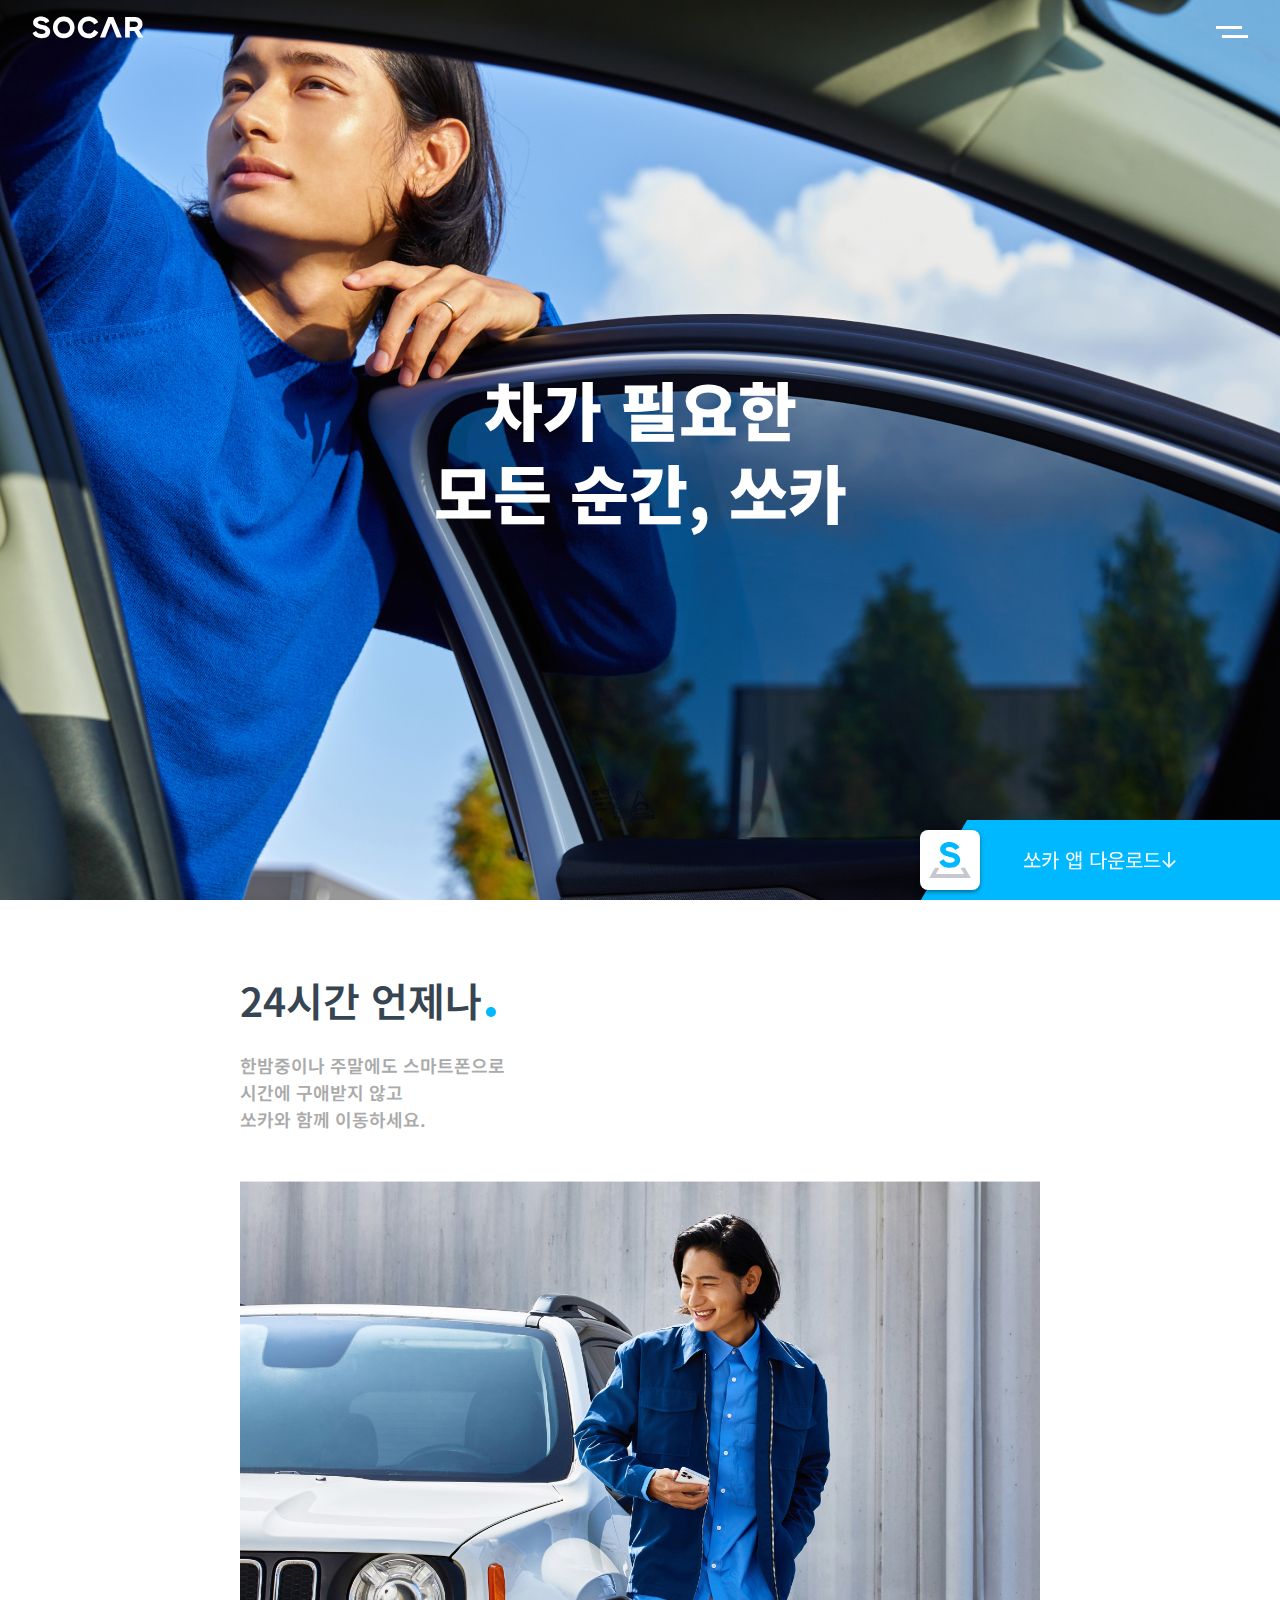
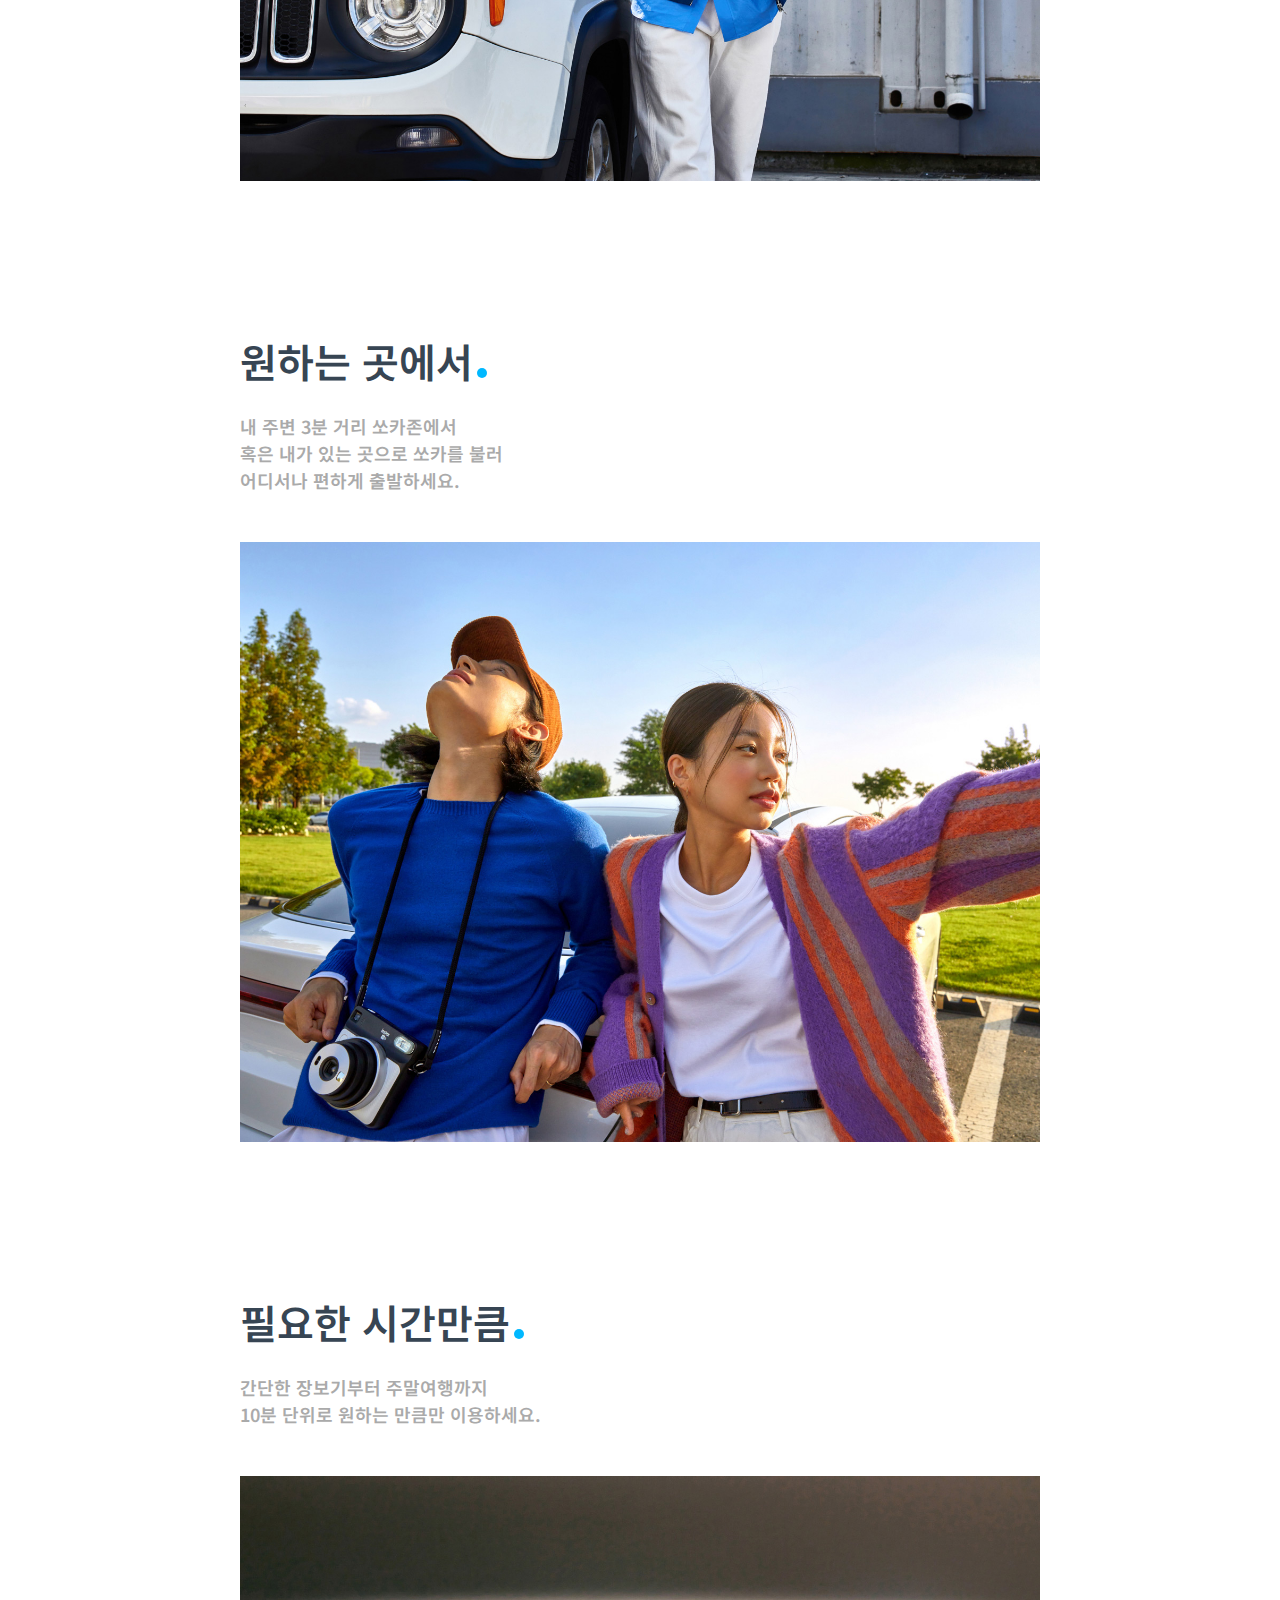
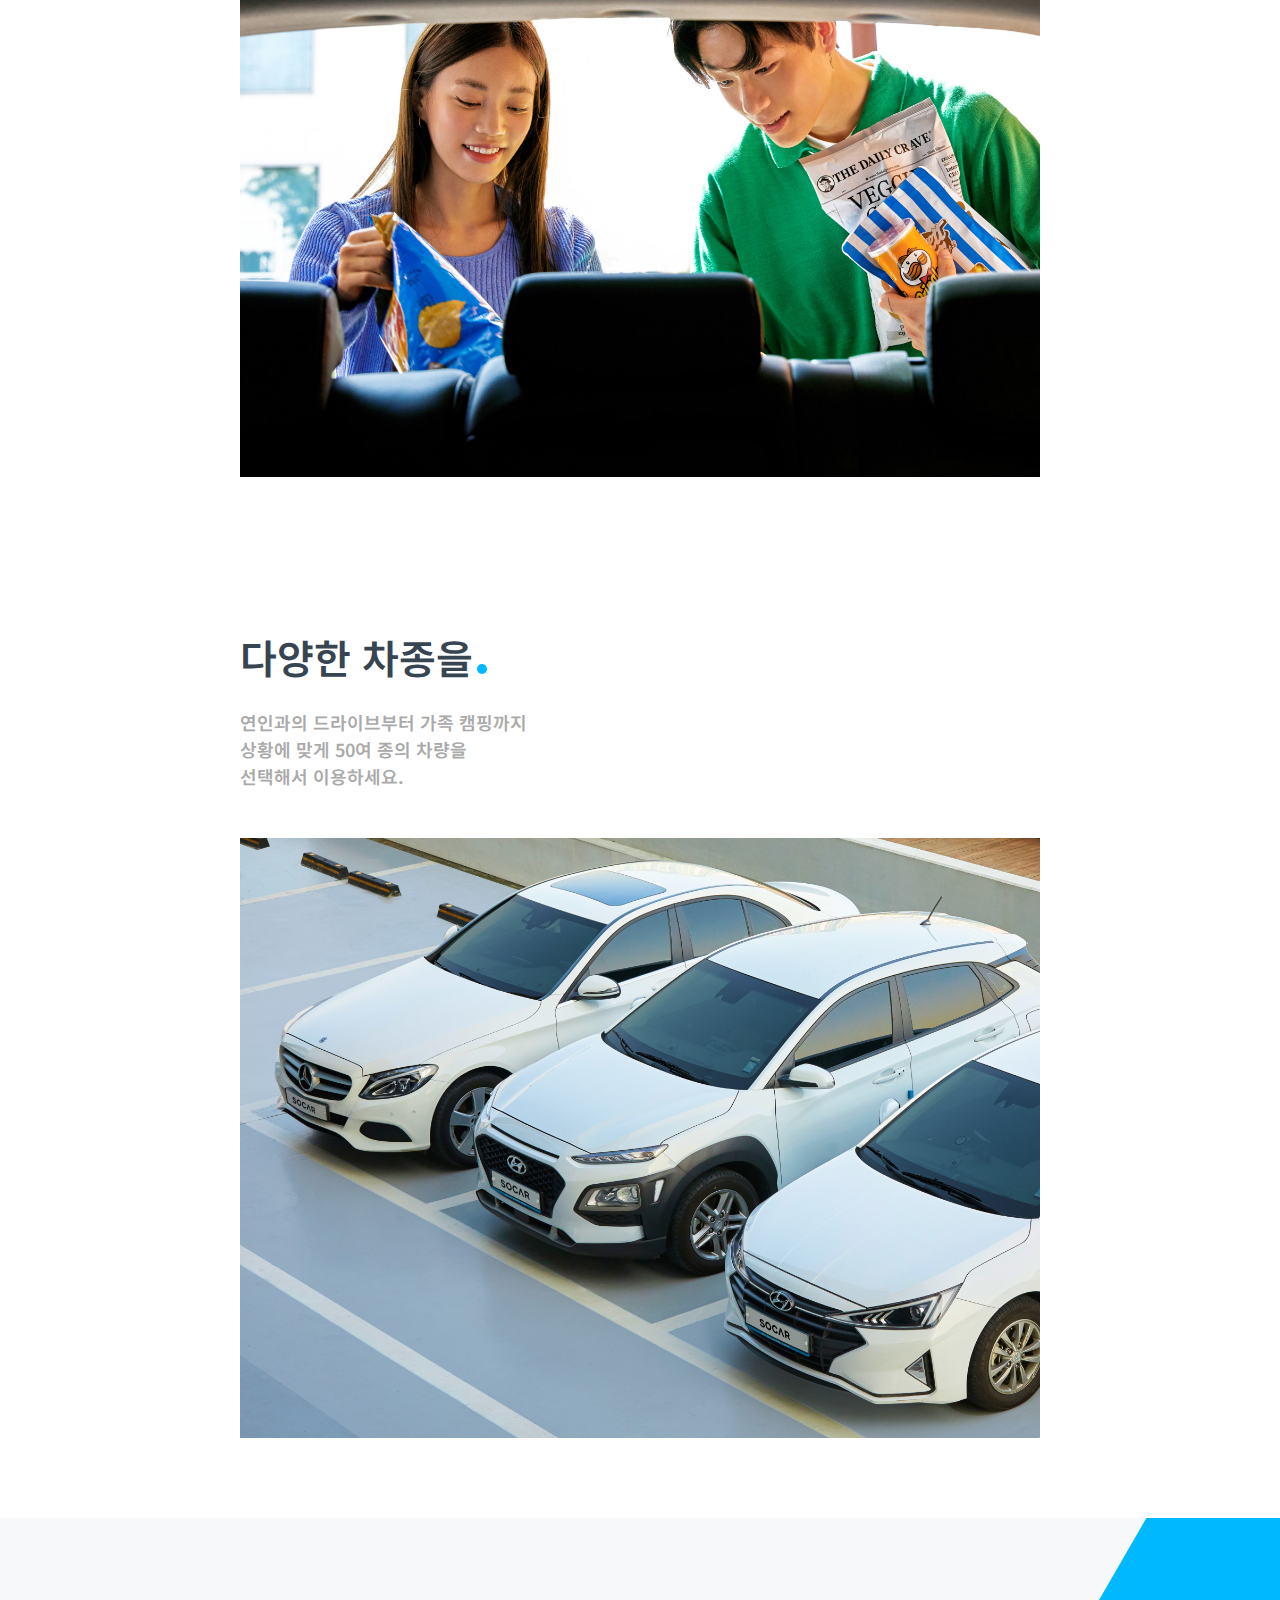
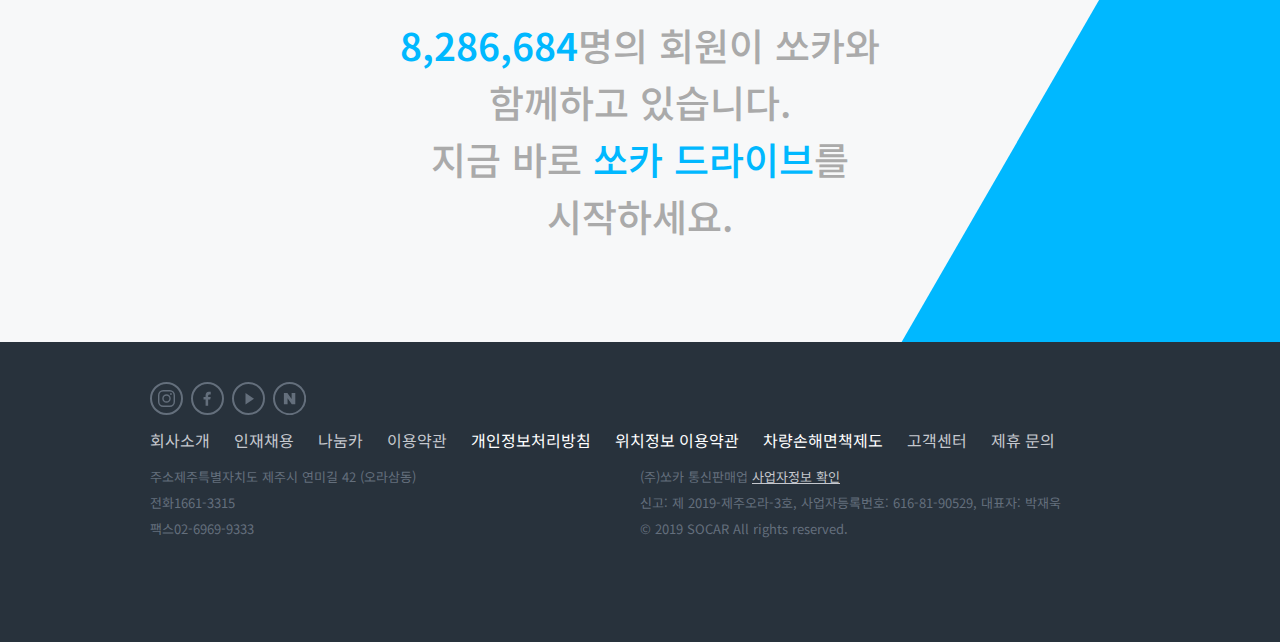
==== 학습예제/socar-clone-main/index.html @ 542cece6 "a" ====
<!DOCTYPE html>
<html lang="ko">
<head>
    <meta charset="UTF-8">
    <meta http-equiv="X-UA-Compatible" content="IE=edge">
    <meta name="viewport" content="width=device-width, initial-scale=1.0">
    <title>차가 필요한 모든 순간, 쏘카</title>
    <link rel="stylesheet" href="css/reset.css">
    <link rel="stylesheet" href="css/index.css">

    <link rel="stylesheet" href="css/interaction.css">

    <link rel="preconnect" href="https://fonts.googleapis.com">
    <link rel="preconnect" href="https://fonts.gstatic.com" crossorigin>
    <link href="https://fonts.googleapis.com/css2?family=Noto+Sans+KR&display=swap" rel="stylesheet">
</head>
<body>
    <header>
        <div class="header-inner">
            <h1>
                <a href="#"><span class="hidden">SOCAR</span></a>
                <!-- Generator: Adobe Illustrator 22.1.0, SVG Export Plug-In . SVG Version: 6.00 Build 0)  -->
                <svg version="1.1" id="레이어_1" xmlns="http://www.w3.org/2000/svg" xmlns:xlink="http://www.w3.org/1999/xlink" x="0px"
                    y="0px" viewBox="0 0 160.2 32.5" style="enable-background:new 0 0 160.2 32.5;" xml:space="preserve">
                <style type="text/css">
                    .st0{fill:#00B8FF;}
                </style>
                <g>
                    <g>
                        <path class="st0" d="M45.5,0.8C37,0.8,30,7.7,30,16.3c0,8.5,6.9,15.5,15.5,15.5s15.4-7,15.4-15.5C60.9,7.7,54,0.8,45.5,0.8z
                            M45.5,25.2c-4.9,0-8.9-4-8.9-8.9s4-8.9,8.9-8.9s8.9,4,8.9,8.9C54.4,21.2,50.4,25.2,45.5,25.2z"/>
                        <g>
                            <path class="st0" d="M8.2,9.4c0-3.6,9.4-3.6,11.4,1l5.3-3C23.5,3.9,18.2,0.8,13,0.8C6.8,0.8,1.6,4,1.6,9.7
                                c0,6.4,7.4,8.1,10.5,8.8s7.2,1.4,7.2,3.9c0,2.4-2.7,3.2-5.6,3.2c-3.7,0-6.6-1.2-7.9-4.1l-5,2.9c1.6,4.5,6.7,7.3,12.8,7.3
                                c8,0,12.4-3.7,12.4-9.6c0-4.7-4.1-7.6-9-8.8C12.4,12.3,8.2,11.6,8.2,9.4z"/>
                        </g>
                        <path class="st0" d="M89,19.6L89,19.6L89,19.6c-1.3,3.3-4.2,5.6-8,5.6c-4.9,0-8.8-4-8.8-9c0-4.9,3.8-9,8.8-9c3.6,0,6.6,2,8,5.1
                            l0,0l5.8-3.4C92.4,4.1,87,0.8,81,0.8c-8.5,0-15.5,6.9-15.5,15.5S72.4,31.8,81,31.8c6.1,0,11.3-3.6,13.8-8.7L89,19.6z"/>
                        <polygon class="st0" points="116.4,1.6 109.1,1.6 97.2,30.9 104.7,30.9 112.8,9.9 121.1,30.9 128.6,30.9 		"/>
                        <path class="st0" d="M153,20.2l0.6-0.3c2.9-1.7,4.5-4.7,4.5-8.1c0-6-4.4-10.2-10.7-10.2h-14.2v29.3h6.7v-9.4h6.5l5.4,9.4h7.5
                            L153,20.2z M147,15.8h-7.1v-8h7.1c2.6,0,4.4,1.6,4.4,4S149.6,15.8,147,15.8z"/>
                    </g>
                </g>
                </svg>
            </h1>
            <a href="#" class="hamberger"><span class="hidden">메뉴</span></a>
        </div>
    </header>
    <section id="cover">
        <h2>
            차가 필요한
            <br>
            모든 순간, 쏘카
        </h2>
    </section>
    <main>
        <section id="advantages-container">
            <div class="advantage">
                <h2>24시간 언제나</h2>
                <p>    
                    한밤중이나 주말에도 스마트폰으로
                    <br>
                    시간에 구애받지 않고
                    <br>
                    쏘카와 함께 이동하세요.
                </p>
                <figure>
                    <img src="image/usp_a.jpg" alt="차 옆에 서있는 남자가 싱글벙글 웃는 사진">
                </figure>
            </div><div class="advantage">
                <h2>원하는 곳에서</h2>
                <p>    
                    내 주변 3분 거리 쏘카존에서
                    <br>
                    혹은 내가 있는 곳으로 쏘카를 불러
                    <br>
                    어디서나 편하게 출발하세요.
                </p>
                <figure>
                    <img src="image/usp_b.jpg" alt="차 옆에 서있는 남자가 싱글벙글 웃는 사진">
                </figure>
            </div><div class="advantage">
                <h2>필요한 시간만큼</h2>
                <p>    
                    간단한 장보기부터 주말여행까지
                    <br>
                    10분 단위로 원하는 만큼만 이용하세요.       
                </p>
                <figure>
                    <img src="image/usp_c.jpg" alt="차 옆에 서있는 남자가 싱글벙글 웃는 사진">
                </figure>
            </div><div class="advantage">
                <h2>다양한 차종을</h2>
                <p>    
                    연인과의 드라이브부터 가족 캠핑까지
                    <br>
                    상황에 맞게 50여 종의 차량을
                    <br>
                    선택해서 이용하세요.
                </p>
                <figure>
                    <img src="image/usp_d.jpg" alt="차 옆에 서있는 남자가 싱글벙글 웃는 사진">
                </figure>
            </div>
        </section>

        <section id="start-together">
            <h2 class="hidden">함께 시작하는 쏘카</h2>
            <p>
                <span class="point-blue count-up">8,286,684</span>명의 회원이 쏘카와
                <br>
                함께하고 있습니다.
                <br>
                지금 바로 <span class="point-blue">쏘카 드라이브</span>를
                <br>
                시작하세요.
            </p>
            <div class="incline"></div>
        </section>
    </main>
    <footer>
        <div class="footer-container">
            <div class="sns-container">
                <a href="#">
                    <svg xmlns="http://www.w3.org/2000/svg" width="33" height="33" viewBox="0 0 33 33">
                        <g id="그룹_553" data-name="그룹 553" transform="translate(5481 -4830)">
                          <g id="그룹_502" data-name="그룹 502" transform="translate(-5544 -93)">
                            <g id="그룹_109" data-name="그룹 109" transform="translate(63.654 4923.808)">
                              <g id="그룹_86" data-name="그룹 86" transform="translate(0 0)">
                                <rect id="사각형_128" data-name="사각형 128" width="31" height="31" rx="15.5" transform="translate(0.346 0.192)" fill="none" stroke="#646f7c" stroke-width="2"/>
                              </g>
                            </g>
                            <g id="iconfinder_038_011_instagram_mobile_photo_network_android_material_1646917" transform="translate(68 4928)">
                              <path id="패스_374" data-name="패스 374" d="M14.8,3H8.193A5.193,5.193,0,0,0,3,8.193V14.8A5.193,5.193,0,0,0,8.193,20H14.8A5.193,5.193,0,0,0,20,14.8V8.193A5.193,5.193,0,0,0,14.8,3Zm3.777,11.8A3.781,3.781,0,0,1,14.8,18.579H8.193A3.781,3.781,0,0,1,4.416,14.8V8.193A3.781,3.781,0,0,1,8.193,4.416H14.8a3.781,3.781,0,0,1,3.777,3.777Z" transform="translate(0)" fill="#646f7c"/>
                              <path id="패스_375" data-name="패스 375" d="M11.749,7.5A4.249,4.249,0,1,0,16,11.749,4.249,4.249,0,0,0,11.749,7.5Zm0,7.081a2.833,2.833,0,1,1,2.833-2.833,2.833,2.833,0,0,1-2.833,2.833Z" transform="translate(-0.251 -0.251)" fill="#646f7c"/>
                              <circle id="타원_2072" data-name="타원 2072" cx="0.944" cy="0.944" r="0.944" transform="translate(14.991 6.116)" fill="#646f7c"/>
                            </g>
                          </g>
                        </g>
                      </svg>         
                </a>
                <a href="#">
                    <svg xmlns="http://www.w3.org/2000/svg" width="33" height="33" viewBox="0 0 33 33">
                        <g id="그룹_554" data-name="그룹 554" transform="translate(5481 -4768.192)">
                          <g id="그룹_109" data-name="그룹 109" transform="translate(-5480.346 4769)">
                            <g id="그룹_86" data-name="그룹 86" transform="translate(0 0)">
                              <rect id="사각형_128" data-name="사각형 128" width="31" height="31" rx="15.5" transform="translate(0.346 0.192)" fill="none" stroke="#646f7c" stroke-width="2"/>
                            </g>
                            <g id="iconfinder_square-facebook_317727" transform="translate(11.882 9.053)">
                              <path id="f" d="M17.623,18.869V12.705h2.054l.514-2.568H17.623V9.11a1.363,1.363,0,0,1,1.541-1.541h1.027V5H18.137c-1.888,0-3.082,1.48-3.082,3.6v1.541H13v2.568h2.054v6.164Z" transform="translate(-13 -5)" fill="#646f7c"/>
                            </g>
                          </g>
                        </g>
                      </svg>        
                </a>
                <a href="#">
                    <svg xmlns="http://www.w3.org/2000/svg" width="33" height="33" viewBox="0 0 33 33">
                        <g id="그룹_555" data-name="그룹 555" transform="translate(5488 -4905.192)">
                          <g id="그룹_110" data-name="그룹 110" transform="translate(-5486.692 4906)">
                            <g id="그룹_85" data-name="그룹 85" transform="translate(0 0)">
                              <rect id="사각형_128" data-name="사각형 128" width="31" height="31" rx="15.5" transform="translate(-0.308 0.192)" fill="none" stroke="#646f7c" stroke-width="2"/>
                            </g>
                            <g id="iconfinder_icon-social-youtube_211929" transform="translate(12.191 10.172)">
                              <path id="패스_49" data-name="패스 49" d="M11.316,80.606v-11.5L19.8,74.854Z" transform="translate(-11.316 -69.109)" fill="#646f7c"/>
                            </g>
                          </g>
                        </g>
                      </svg>                   
                </a>
                <a href="#">
                    <svg xmlns="http://www.w3.org/2000/svg" width="33.192" height="33.192" viewBox="0 0 33.192 33.192">
                        <g id="그룹_556" data-name="그룹 556" transform="translate(5425 -4952)">
                          <g id="그룹_26" data-name="그룹 26" transform="translate(-5424 4953)">
                            <path id="패스_84" data-name="패스 84" d="M15.6,0a15.6,15.6,0,0,1,15.6,15.6h0A15.6,15.6,0,1,1,0,15.6H0A15.6,15.6,0,0,1,15.6,0Z" transform="translate(0 0)" fill="none" stroke="#646f7c" stroke-width="2"/>
                            <path id="패스_48" data-name="패스 48" d="M368.068,243.5l-4.235-6.084h-3.511v11.368H364V242.7l4.235,6.084h3.511V237.418h-3.678Z" transform="translate(-350.439 -227.498)" fill="#646f7c"/>
                          </g>
                        </g>
                      </svg>  
                </a>
            </div>
            <nav>
                <a href="#">회사소개</a>
                <a href="#">인재채용</a>
                <a href="#">나눔카</a>
                <a href="#">이용약관</a>
                <a href="#" class="important-information">개인정보처리방침</a>
                <a href="#" class="important-information">위치정보 이용약관</a>
                <a href="#" class="important-information">차량손해면책제도</a>
                <a href="#">고객센터</a>
                <a href="#">제휴 문의</a>
            </nav>
            <div class="information">
                <div>
                    <dl>
                        <dt>주소</dt>
                        <dd>제주특별자치도 제주시 연미길 42 (오라삼동)</dd>
                    </dl>
                    <dl>
                        <dt>전화</dt>
                        <dd>1661-3315</dd>
                    </dl>
                    <dl>
                        <dt>팩스</dt>
                        <dd>02-6969-9333</dd>
                    </dl>
                </div>
                <div>
                    <p>(주)쏘카 통신판매업 <a href="#" class="biz-info">사업자정보 확인</a></p>
                    <p>신고: 제 2019-제주오라-3호, 사업자등록번호: 616-81-90529, 대표자: 박재욱</p>
                    <p>© 2019 SOCAR All rights reserved.</p>
                </div>
            </div>
        </div>
    </footer>
    <section id="app-download">
        <a href="#" class="unit-link"></a>
        <div class="incline"></div>
        <figure class="app-icon">
<!-- Generator: Adobe Illustrator 22.1.0, SVG Export Plug-In . SVG Version: 6.00 Build 0)  -->
            <svg style ='display: block;'version="1.1" id="레이어_1" xmlns="http://www.w3.org/2000/svg" xmlns:xlink="http://www.w3.org/1999/xlink" x="0px"
                y="0px" viewBox="0 0 158.3 158.3" style="enable-background:new 0 0 158.3 158.3;" xml:space="preserve">
            <style type="text/css">
                .st0{fill:#FFFFFF;}
                .st1{fill:#00B8FF;}
                .st2{fill:#C5C8CE;}
            </style>
            <rect x="0" class="st0" width="158.3" height="158.3"/>
            <g>
                <g>
                    <g>
                        <g>
                            <path class="st1" d="M67.5,50.6c0-7.8,20.6-7.9,25.1,2.1l11.6-6.7C101,38.4,89.4,31.6,78,31.6c-13.5,0-25,7.1-25,19.4
                                c0,14.1,16.2,17.7,23,19.4c6.8,1.6,15.8,3.1,15.8,8.7c0,5.2-5.8,7.1-12.3,7.1c-8.2,0-14.5-2.7-17.3-9.1L51,83.5
                                c3.4,9.9,14.6,16,28,16c17.4,0,27.1-8,27.1-21c0-10.2-8.9-16.8-19.8-19.4C76.8,56.7,67.5,55.4,67.5,50.6z"/>
                        </g>
                        <polygon class="st2" points="118.5,99.4 106.7,99.4 116.5,116.4 41.8,116.4 51.6,99.4 39.8,99.4 24.2,126.6 134.1,126.6 			"/>
                        
                    </g>
                </g>
            </g>
            </svg>

        </figure>
        <p>쏘카 앱 다운로드</p>
    </section>
</body>
</html>
---- 학습예제/socar-clone-main/css/index.css ----
:root {
    --main-color : #00B8FF;
    --heading-font-color : #374553;
    --paragraph-font-color : #AAAAAA;
    --background-gray-color : #f7f8f9; 
    --footer-background-color : #28323C;
    --footer-nav-font-color : #C5C8CE;
    --footer-font-color :#646f7c;
}

body {
    font-family: 'Noto Sans KR', sans-serif;
}

.unit-link {
    position: absolute;
    top: 0;
    left: 0;
    right: 0;
    bottom: 0;
    z-index: 100;
}

header {
    position: fixed;
    width: 100%;
    top: 0;
    padding: 16px 32px;
    box-sizing: border-box;
    transition: 1s;
}

.header-inner {
    display: flex;
    justify-content: space-between;
}

h1 {
    width: 112px;
    position: relative;
}

h1 > a {
    position: absolute;
    width: 100%;
    height: 100%;
}

.hidden {
    position: absolute;
    clip: rect(1px, 1px, 1px, 1px);
    -webkit-clip-path: inset(0px 0px 99.9% 99.9%);
    clip-path: inset(0px 0px 99.9% 99.9%);
    overflow: hidden;
    height: 1px;
    width: 1px;
    padding: 0;
    border: 0;
    top: 50%;
}

.hamberger {
    width: 32px;
    height: 32px;
    /* background-color: blue; */
    display: flex;
    flex-direction: column;
    justify-content: center;
    gap: 6px;
}

.hamberger::before,.hamberger::after {
    display: block;
    content: '';
    width: 80%;
    height: 3px;
    background-color: #ffffff;
}

.hamberger::after {
    margin-left: auto;
}

#cover {
    height: 100vh;
    background-image: url(../image/main_visual_fullscreen.jpg);
    background-position: 30% center;
    display: flex;
    justify-content: center;
    align-items: center;
}

#cover > h2 {
    text-align: center;
    font-size: 64px;
    color: white;
    font-weight: 900;
    line-height: 130%;
}

#advantages-container {
    padding : 80px 32px;
    display: flex;
    flex-direction: column;
}

.advantage {
    max-width: 800px;
    margin: 0 auto;
    margin-bottom: 160px;
}

.advantage:last-child {
    margin-bottom: 0;
}

.advantage > h2 {
    font-size: 40px;
    font-weight: 600;
    color: var(--heading-font-color);
    margin-bottom: 32px;
    display: flex;
    align-items: baseline;
    gap: 4px;
}

.advantage > h2::after {
    display: block;
    content: '';
    width: 10px;
    height: 10px;
    background-color: var(--main-color);
    border-radius: 50%;


}

.advantage > p {
    font-size: 18px;
    font-weight: 600;
    color: var(--paragraph-font-color);
    margin-bottom: 48px;
    line-height: 150%;
}

#start-together {
    height: 424px;
    background-color: var(--background-gray-color);
    position: relative;
    display: flex;
    justify-content: center;
    align-items: center;
    text-align: center;
    font-size: 38px;
    font-weight: 500;
    line-height: 150%;
    color: var(--paragraph-font-color);
    overflow: hidden;
}

.point-blue {
    color: var(--main-color);
}

.count-up {
    font-weight: 600;
}

.incline {
    position: absolute;
    width: 100%;
    height: 100%;
    background-color: var(--main-color);
    transform: translateX(80%) skewX(-30deg);
}

footer {
    background-color: var(--footer-background-color);
    padding: 40px 16px 100px;
    color: var(--footer-font-color);
}

.footer-container {
    max-width: 980px;
    margin: 0 auto;
}

footer a {
    color: var(--footer-nav-font-color);
    text-decoration: none;
}

.sns-container {
    display: flex;
    gap: 8px;
    margin-bottom: 16px;
}

footer nav {
    display: flex;
    gap: 24px;
    margin-bottom: 16px;
    flex-wrap: wrap;
}

.important-information {
    color: #fff;
}


.information {
    display: flex;
    font-size: 13px;
    line-height: 200%;
}

.information > div {
    flex-basis: 50%;
}

.information dl {
    display: flex;
}

.biz-info {
    text-decoration: underline;
}

#app-download {
    position: fixed;
    right: 0;
    bottom: 0;
    display: flex;
    width: 360px;
    height: 80px;
    align-items: center;
    justify-content: center;
    transition: 0.5s;
}


.app-icon {
    position: absolute;
    left: 0;
    top: 50%;
    transform: translateY(-50%);
    z-index: 1;
    border-radius: 8px;
    overflow: hidden;
    width: 60px;
    box-shadow: 0px 2px 4px rgba(0, 0, 0, 0.417);
}

#app-download > p {
    position: relative;
    z-index: 1;
    color: white;
    font-size: 20px;
}

#app-download > p::after {
    display: inline-block;
    content: '';
    width: 16px;
    height: 16px;
    background-image: url(../image/arrow-down.svg);
}


#app-download > .incline {
    transform: skewX(-30deg) translateX(24px);
}

@media screen and (max-width : 800px) {
    #advantages-container {
        padding: 80px 20px;
    }

    #start-together {
        font-size: 24px;
        height: 300px;
    }
    
    .incline {
        transform: translateX(86%) skewX(-30deg);
    }
    
    #app-download {
        width: 96vw;
        height: 60px;
    }

    #app-download > .app-icon {
        width: 40px;
    }

    
}
---- 학습예제/socar-clone-main/css/interaction.css ----
/* 헤더가 숨었을때 */
header.hide {
    transform: translateY(-100%);
    opacity: 0;
}

/* 스크롤했을때 헤더 */

header.scrolled {
    background-color: #FFFFFFDB;
    border-bottom: 1px solid #AAAAAA80;
}

header.scrolled .st0 {
    fill: var(--main-color);
}

header.scrolled .hamberger::after,
header.scrolled .hamberger::before {
    background-color: var(--main-color);
}

/* 메인컨텐츠 숨겨놓기(오른쪽으로 살짝 이동시키고 투명하게) */

/* '함께하고 있습니다' 섹션 오른쪽에 파란 평행사변형 이동시켜놓기  */
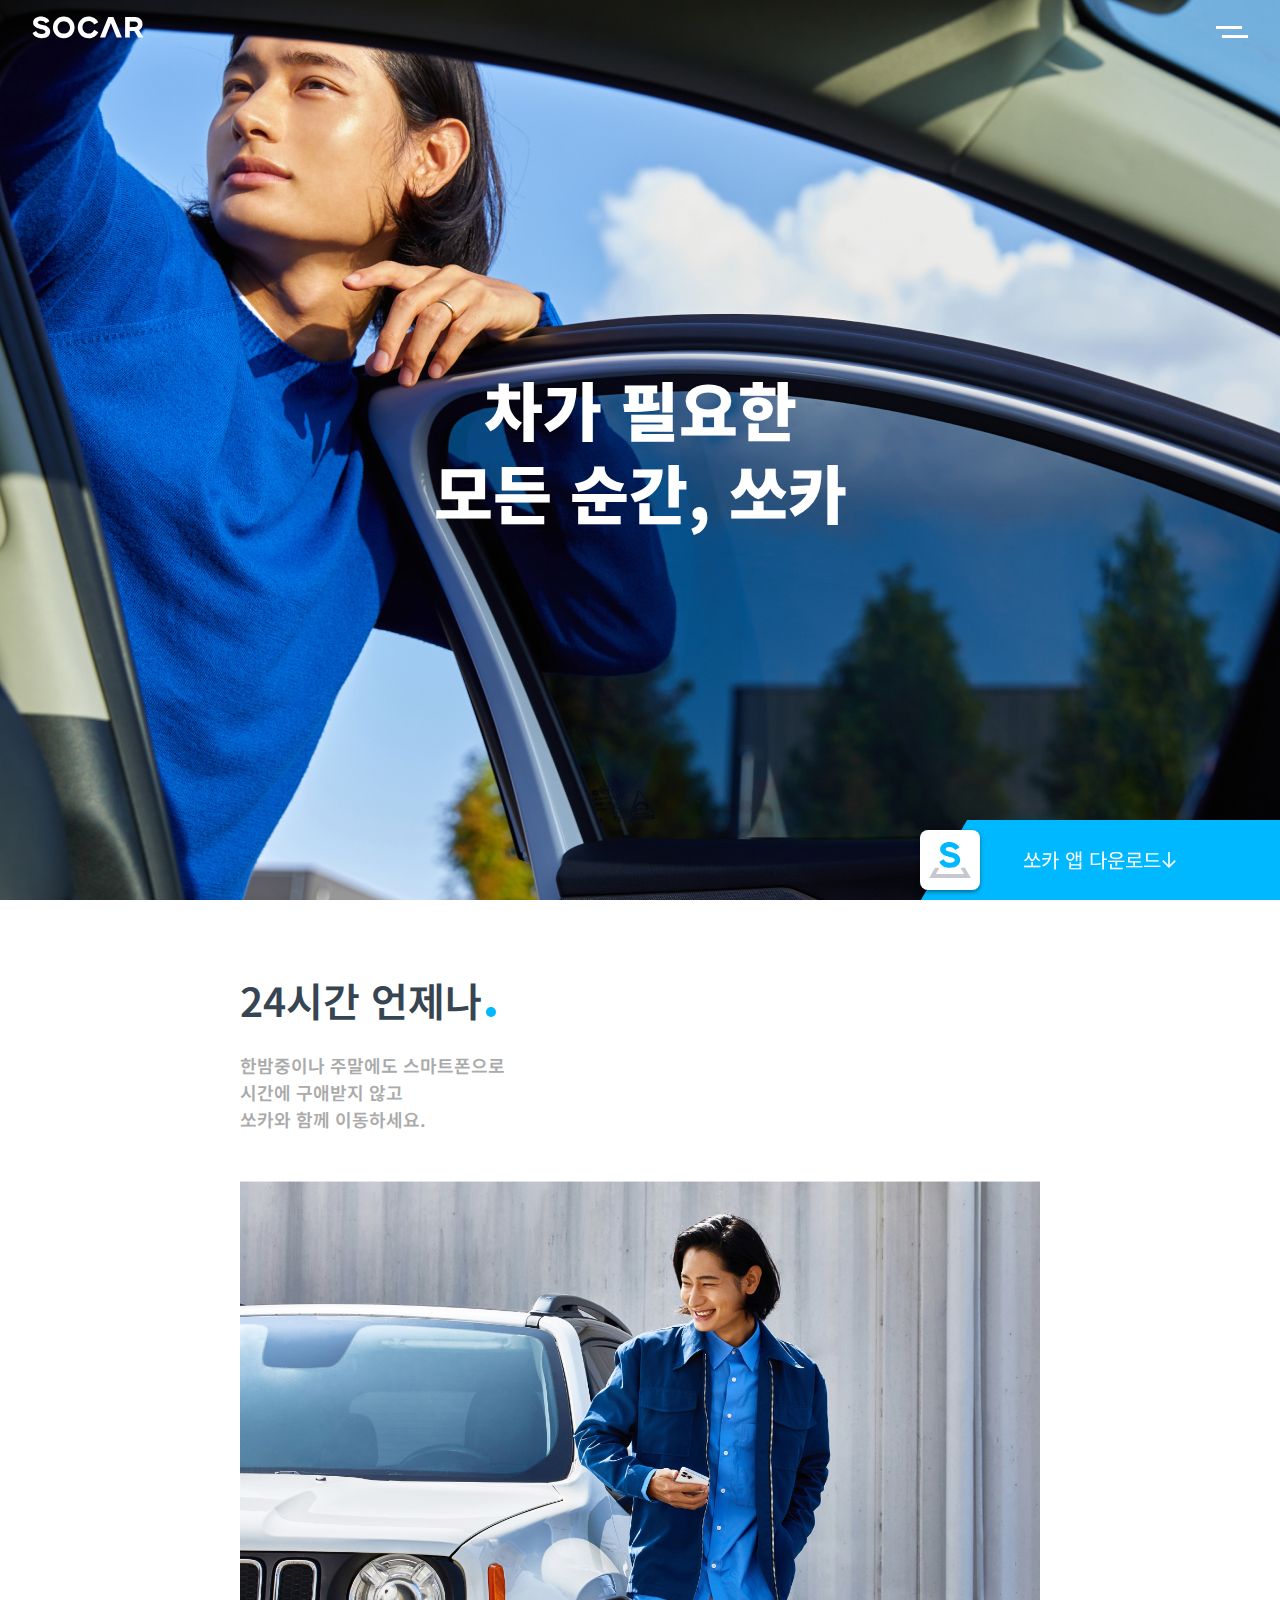
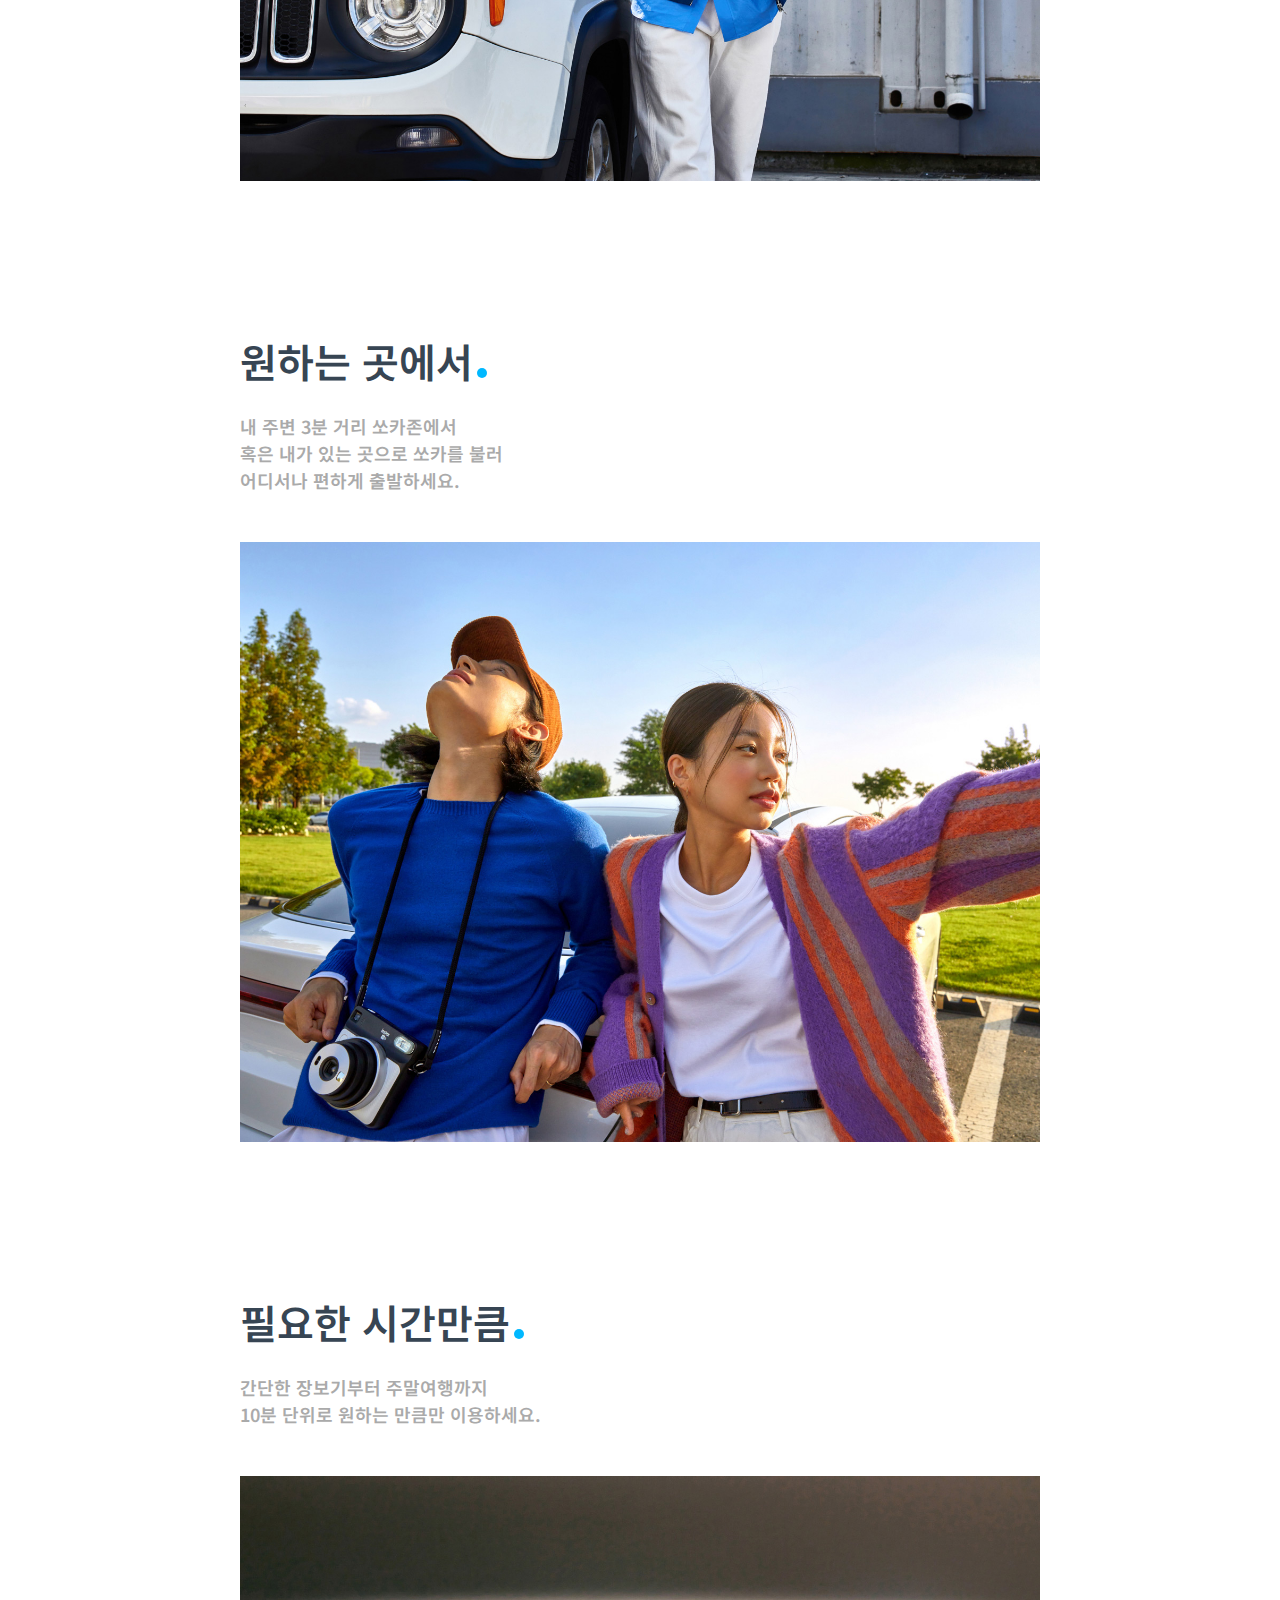
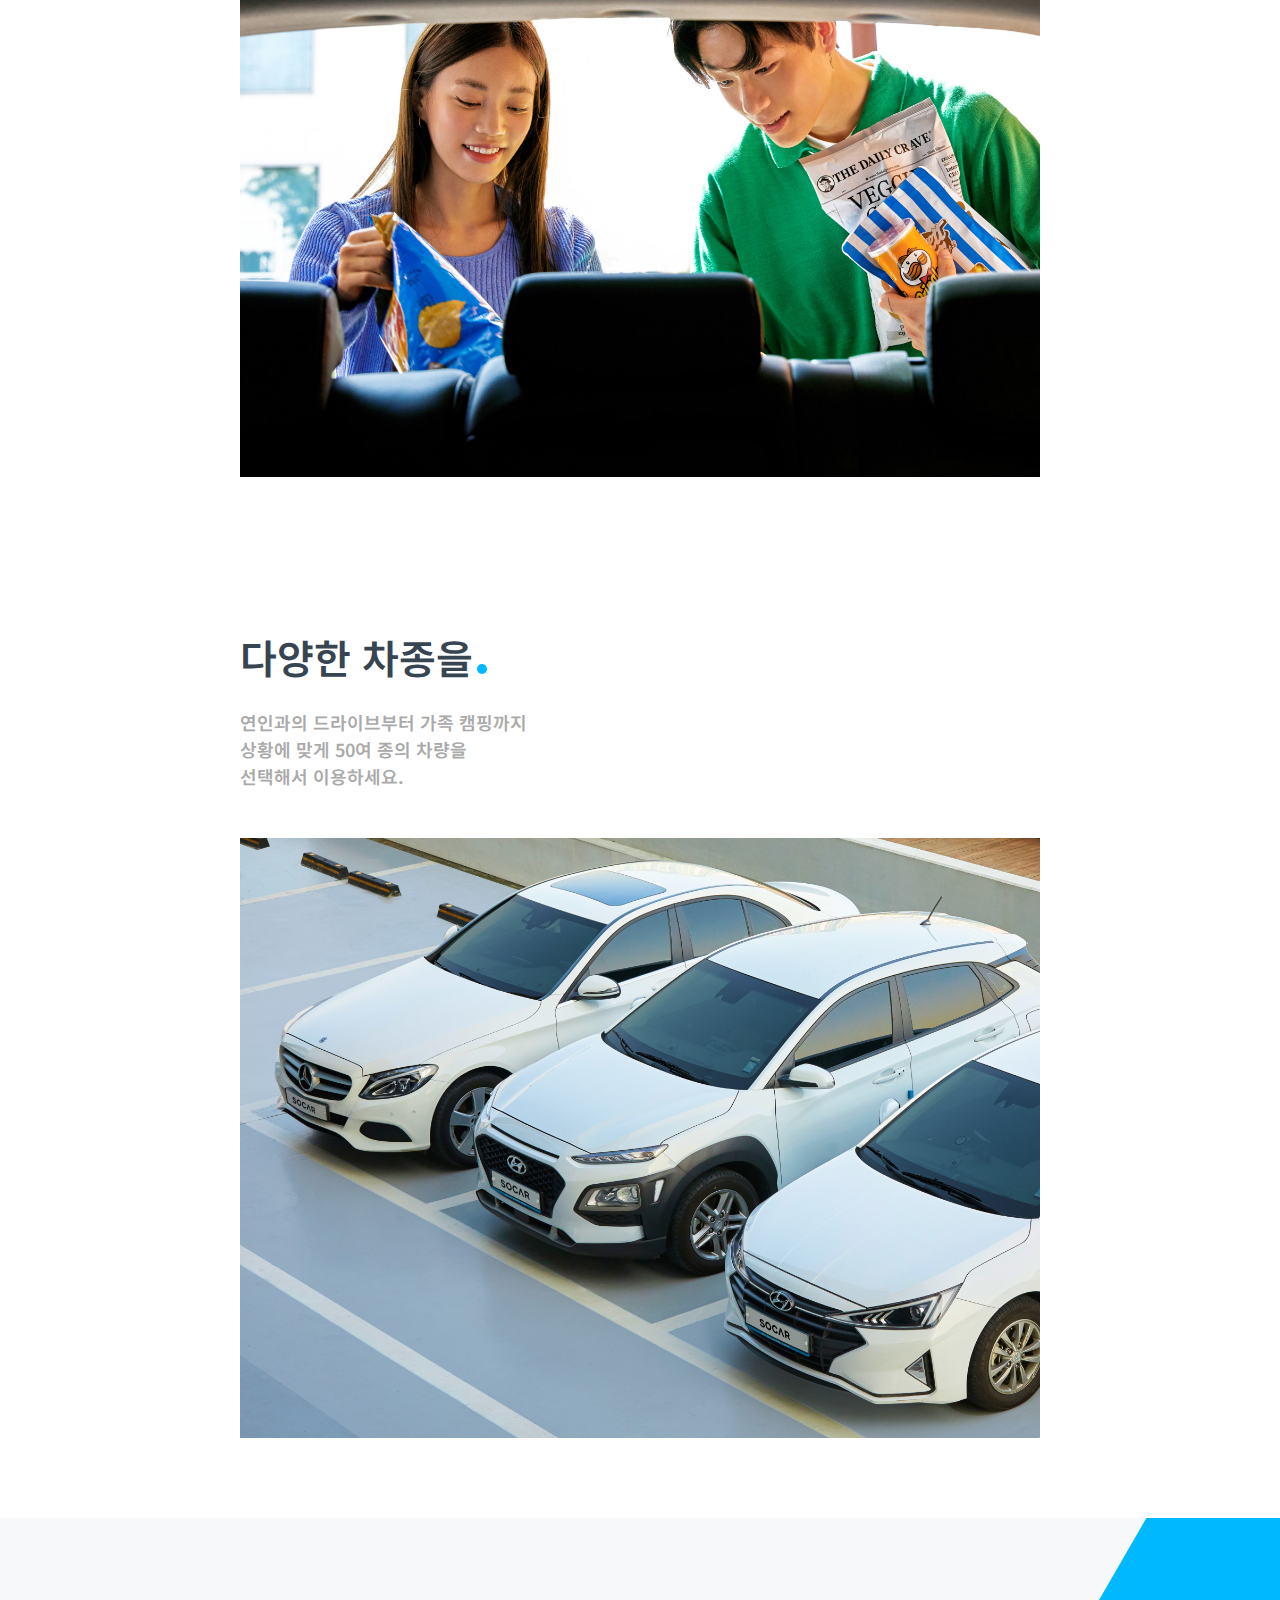
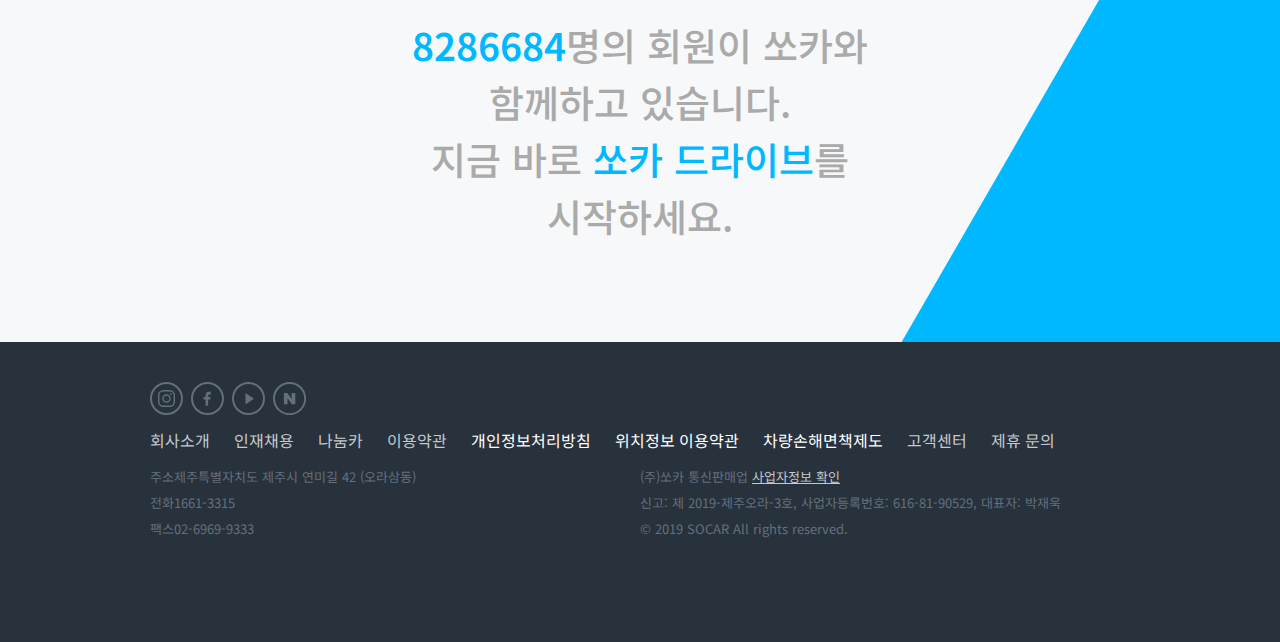
==== commit ca533dc2: "123" ====
--- a/학습예제/socar-clone-main/index.html
+++ b/학습예제/socar-clone-main/index.html
@@ -107,13 +107,14 @@
         <section id="start-together">
             <h2 class="hidden">함께 시작하는 쏘카</h2>
             <p>
-                <span class="point-blue count-up">8,286,684</span>명의 회원이 쏘카와
+                <span class="point-blue count-up">8286684</span>명의 회원이 쏘카와
                 <br>
                 함께하고 있습니다.
                 <br>
                 지금 바로 <span class="point-blue">쏘카 드라이브</span>를
                 <br>
                 시작하세요.
+
             </p>
             <div class="incline"></div>
         </section>
@@ -243,5 +244,8 @@
         </figure>
         <p>쏘카 앱 다운로드</p>
     </section>
+    <script src="js/countUp.js"></script>
+    <script src="js/header.js"></script>
+    <script src="js/scroll.js"></script>
 </body>
 </html>